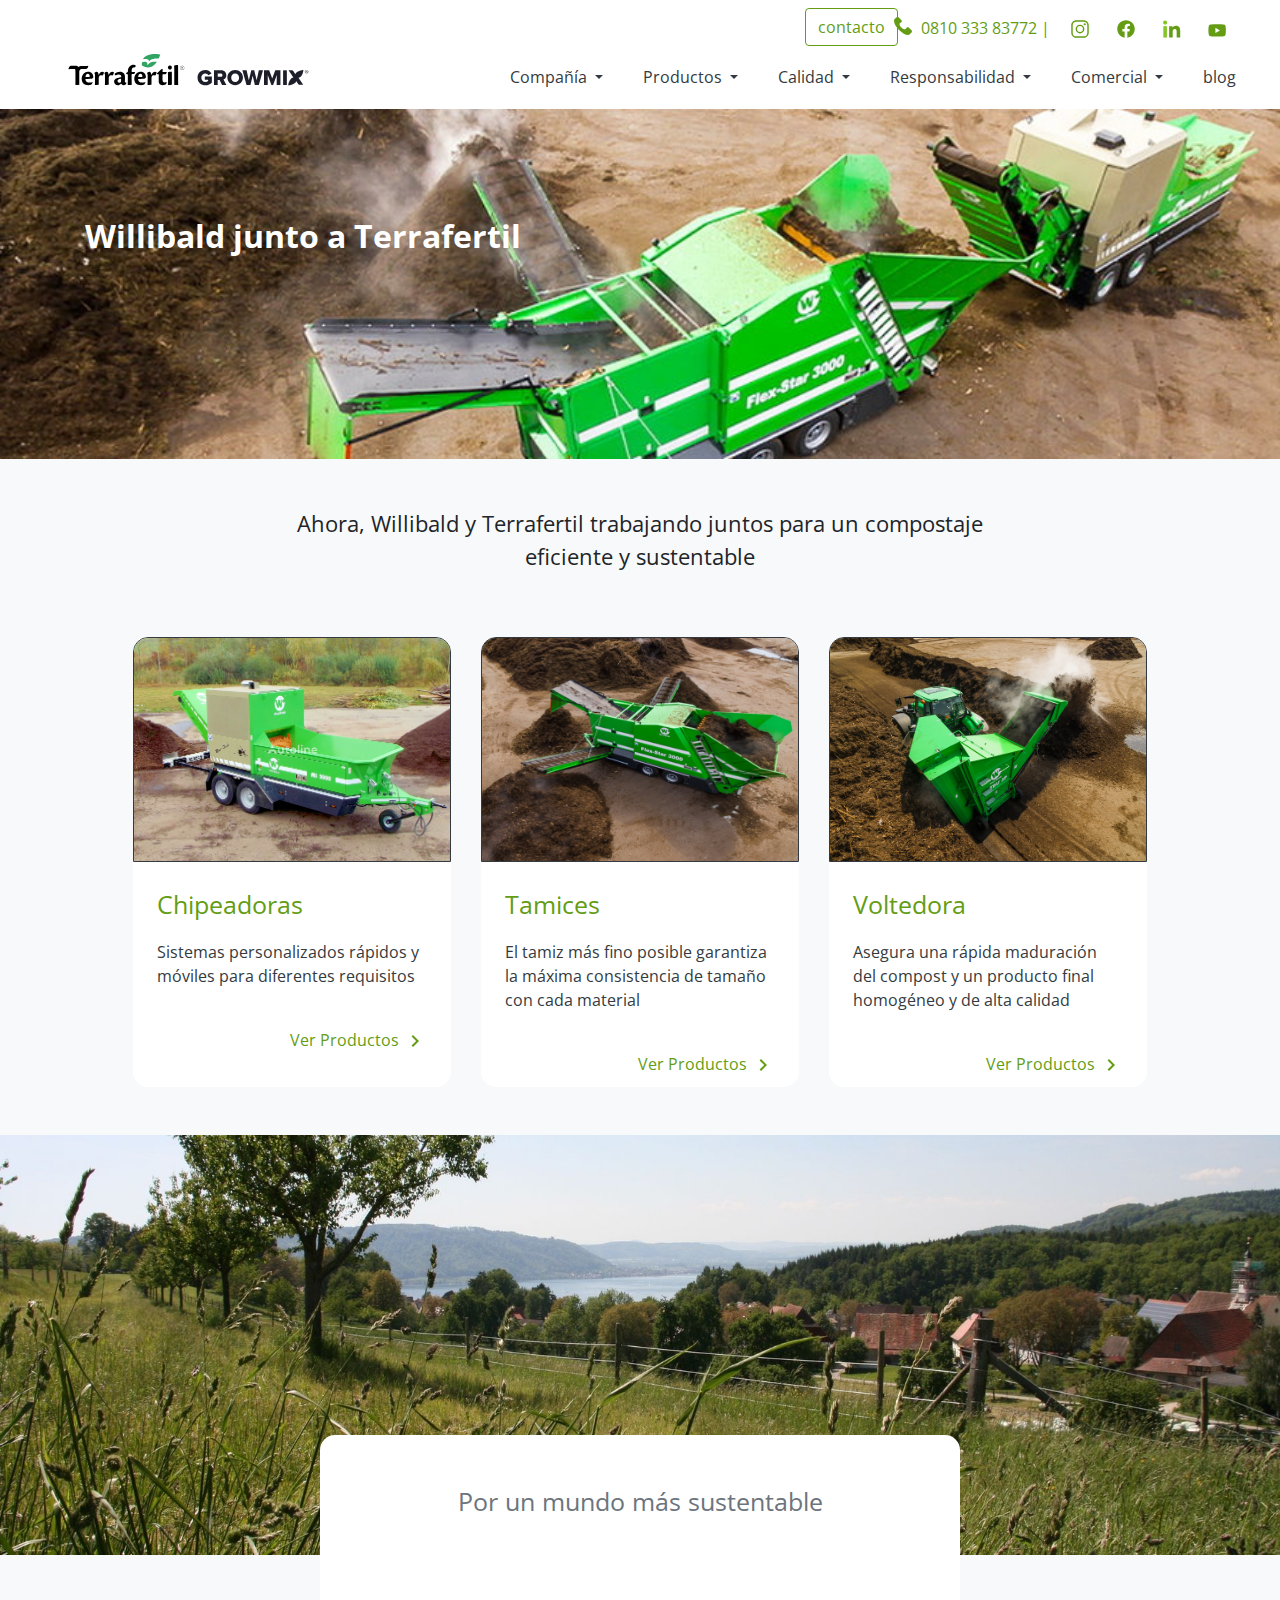
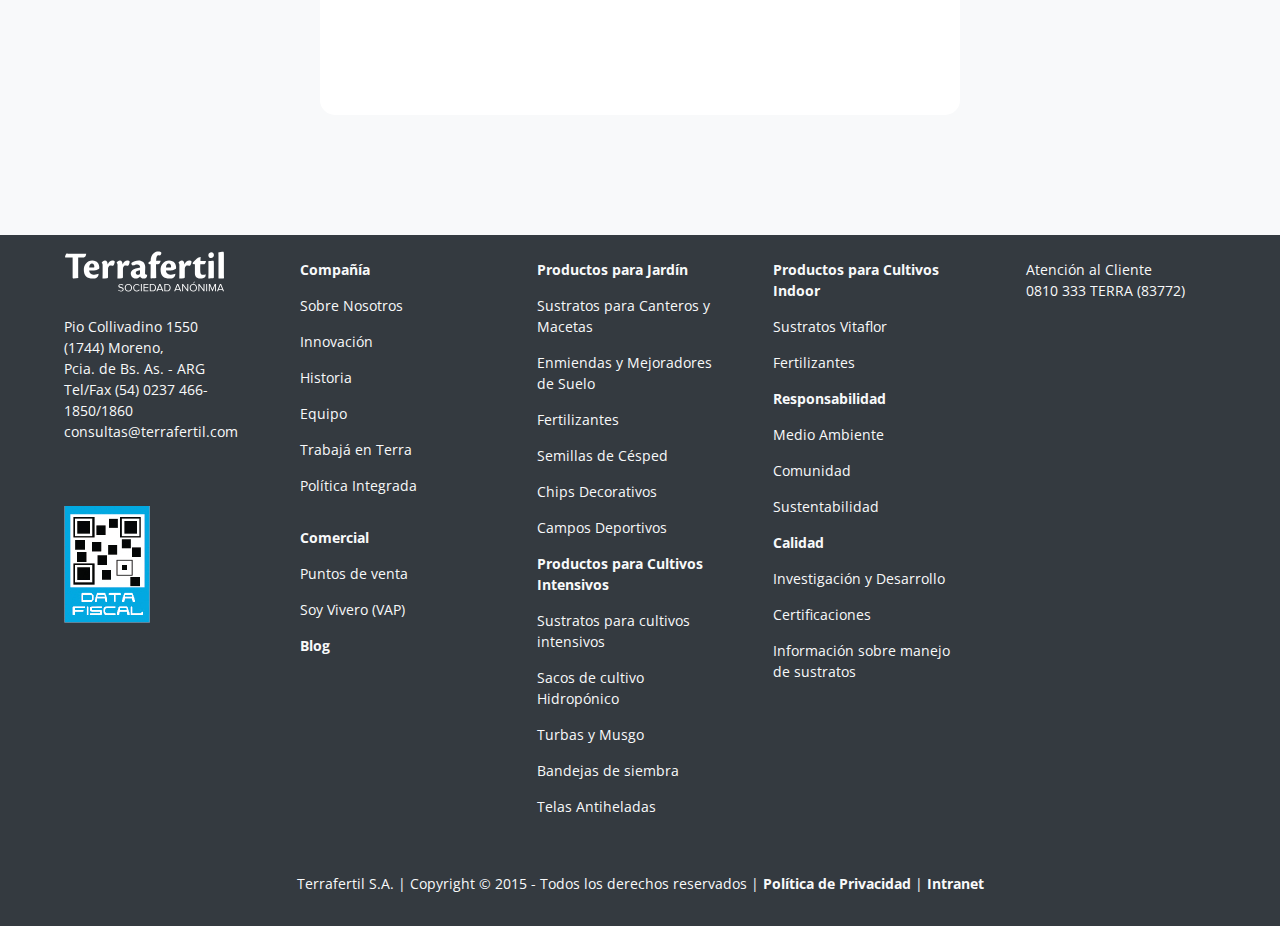
==== index.html @ cb07ec42 "main design" ====
<!DOCTYPE html>
<html lang="en">
<head>
    <meta charset="UTF-8">
    <meta http-equiv="X-UA-Compatible" content="IE=edge">
    <meta name="viewport" content="width=device-width, initial-scale=1.0">
    <title>Terrafertil</title>

    <link rel="stylesheet" href="./stylesheets/styles.css">
    <link rel="stylesheet" href="./stylesheets/bootstrap.min.css">
</head>

<header class="sticky-top bg-white">
    <div class="topBar mr-5">
            <div class="d-flex flex-row-reverse " style="height:25px">
                <article>
                    <a href="#" class=" col-1 badge" > 
                        <img src="./img/icono-yt.svg" class="mt-3 ml-3"> 
                    </a>
                </article>
                <article>
                    <a href="#" class=" col-1 badge" > 
                        <img src="./img/icono-in.svg" class="mt-3 ml-3"> 
                    </a>
                </article>
                <article>
                    <a href="#" class=" col-1 badge" > 
                        <img src="./img/logo_facebook.svg" class="mt-3 ml-3"> 
                    </a>
                </article>
                <article>
                    <a href="instagram.com" class="badge">
                        <img src="./img/logo_instagram.svg" class="mt-3 ml-3">
                    </a>    
                </article>
                <article>
                    <p class="text-green ml-2 mt-3">0810 333 83772 |</p>
                </article>
                <article class=>
                    <img src="./img/icono-ph.svg" class="mt-3">   
                </article>
            
                <article class="col-1 mt-2">
                    <a type="button" class="btn text-green btn-outline-success">contacto</a>
                </article>  
            </div> 
    </div>   
      
    <nav class="navbar navbar-expand-lg mt-1 pb-0 navbar-light" >
        <a class="navbar-brand pt-0 mr-2 ml-5 " href="#">
            <img alt="" src="./img/logo_terrafertil.svg">
        </a> 
            
            <button class="navbar-toggler" type="button" data-toggle="collapse" data-target="#navbarNavAltMarkup" aria-controls="navbarNavAltMarkup" aria-expanded="false" aria-label="Toggle navigation">
                <span class="navbar-toggler-icon"></span>
              </button>
            <div class="collapse navbar-collapse flex-row-reverse" id="navbarNavAltMarkup"> 
                <div class="navbar-nav mt-2">            
                    <article class="nav-item p-1 mt-2 mr-3 pb-2 dropdown">
                        <a class="nav-link text-dark dropdown-toggle mb-0" href="#" id="navbarDropdownMenuLink" data-toggle="dropdown"aria-haspopup="true" aria-expanded="false">
                            Compañía
                        </a>
                        <div class="dropdown-menu mt-2  bg-light"  aria-labelledby="navbarDropdownMenuLink">
                          <a class="dropdown-item mr-5  p-2 pl-3" href="#">Sobre nosotros</a>
                          <a class="dropdown-item mr-5 p-2 pl-3" href="#">Innovación</a>
                          <a class="dropdown-item mr-5 p-2 pl-3" href="#">Historia</a>
                          <a class="dropdown-item mr-5 p-2 pl-3" href="#">Equipo</a>
                          <a class="dropdown-item mr-5 p-2 pl-3" href="#">Trabaja en terra</a>
                          <a class="dropdown-item mr-5 p-2 pl-3 " href="#">Política integrada</a>
                        </div>
                    </article>
                    <article class="nav-item p-1  mr-3 dropdown ">
                        <a class="nav-link dropdown-toggle mt-2 text-dark" href="#" id="navbarDropdownMenuLink" data-toggle="dropdown" data-hover="dropdown" aria-haspopup="true" aria-expanded="false">
                            Productos
                        </a>
                        <div class="dropdown-menu dropright mt-1 pb-10" >
                            <div class="dropdown-submenu bg-light" id="submenu-1">
                                <a class="dropdown-item  mr-5 p-2 pl-3 dropdown-toggle " href="#"data-toggle="dropdown" aria-haspopup="true" aria-expanded="false">
                                    Productos para jardin
                                </a>
                                <div class="dropdown-menu bg-light" id="menu-1">
                                    <a class="dropdown-item mr-5 p-2 pl-3 only-mobile" href="#">Productos para jardin</a>
                                    <a class="dropdown-item mr-5 p-2 pl-3" href="#">Semillas de Césped</a>
                                    <a class="dropdown-item mr-5 p-2 pl-3" href="#">Sustratos para canteros y macetas</a>
                                    <a class="dropdown-item mr-5 p-2 pl-3" href="#">Fertilizantes</a>
                                    <a class="dropdown-item mr-5 p-2 pl-3" href="#">Chips decorativos</a>
                                    <a class="dropdown-item mr-5 p-2 pl-3" href="#">Enmiendas y Mejoradores de suelo</a>
                                    <a class="dropdown-item mr-5 p-2 pl-3" href="#">Campos Deportivos</a>
                                </div>
                            </div>
                            
                            <div class="dropdown-submenu bg-light" id="submenu-2">
                                <a class="dropdown-item mr-5 p-2 pl-3 dropdown-toggle " href="#"data-toggle="dropdown" aria-haspopup="true" aria-expanded="false">
                                    Productos para Cultivos intensivos
                                </a>
                                <div class="dropdown-menu bg-light" id="menu-2">
                                    <a class="dropdown-item mr-5 p-2 pl-3 only-mobile" href="#">Productos para Cultivos intensivos</a> 
                                    <a class="dropdown-item mr-5 p-2 pl-3" href="#">Sustratos para Cultivos Intensivos</a> 
                                    <a class="dropdown-item mr-5 p-2 pl-3" href="#">Turbas y Musgo</a>
                                    <a class="dropdown-item mr-5 p-2 pl-3" href="#">Sacos de Cultivo Hidropónico</a>
                                    <a class="dropdown-item mr-5 p-2 pl-3" href="#">Bandejas de Siembra</a>
                                    <a class="dropdown-item mr-5 p-2 pl-3" href="#">Telas antihelada</a>
                                </div>
                            </div>
                            
                        </div>
                    </article>
                    <article class="nav-item p-1 mr-3 dropdown ">
                        <a class="nav-link dropdown-toggle mt-2 text-dark" href="#" id="navbarDropdownMenuLink" data-toggle="dropdown" data-hover="dropdown" aria-haspopup="true" aria-expanded="false">
                            Calidad
                        </a>
                        <div class="dropdown-menu mt-1 bg-light"  aria-labelledby="navbarDropdownMenuLink">
                          <a class="dropdown-item mr-5 p-2 pl-3" href="#">Investigación y desarrollo</a>
                          <a class="dropdown-item mr-5 p-2 pl-3" href="#">Certificaciones</a>
                          <a class="dropdown-item mr-5 p-2 pl-3" href="#">Información sobre el manejo de sustratos</a>
                        </div>
                    </article>
                    <article class="nav-item p-1 mr-3 dropdown">
                        <a class="nav-link dropdown-toggle mt-2 text-dark" href="#" id="navbarDropdownMenuLink" data-toggle="dropdown" data-hover="dropdown" aria-haspopup="true" aria-expanded="false">
                            Responsabilidad
                        </a>
                        <div class="dropdown-menu mt-1 bg-light"  aria-labelledby="navbarDropdownMenuLink">
                          <a class="dropdown-item mr-5 p-2 pl-3" href="#">Medio Ambiente</a>
                          <a class="dropdown-item mr-5 p-2 pl-3" href="#">Comunidad</a>
                          <a class="dropdown-item mr-5 p-2 pl-3" href="#">Sustentabilidad</a>
                        </div>
                      </article>
                    <article class="nav-item p-1 mr-3 dropdown">
                        <a class="nav-link dropdown-toggle mt-2 text-dark " href="#" id="navbarDropdownMenuLink" data-toggle="dropdown" data-hover="dropdown" aria-haspopup="true" aria-expanded="false">
                            Comercial
                        </a>
                        <div class="dropdown-menu mt-1 bg-light"  aria-labelledby="navbarDropdownMenuLink">
                          <a class="dropdown-item mr-5 p-2 pl-3" href="#">Puntos de venta</a>
                          <a class="dropdown-item mr-5 p-2 pl-3" href="#">Soy vivero</a>
                        </div>
                      </article>
                    <article class="nav-item p-1 mr-3 ">
                        <a class="nav-link text-dark mt-2 " href="#" data-toggle="dropdown"  aria-haspopup="true" aria-expanded="false">
                            blog
                        </a>
                      </article>
            </div>
            </div> 
    </nav>
    

</header>

<body class="bg-light" >
    <div class="container-fluid" style="height: 350px;background-image: url('./img/willibald-img/main-img.jpg');background-size:cover " >
        <div class="container h-100 d-flex align-items-center pb-5" style="">
            <h2 class="text-white mb-5">
                Willibald junto a Terrafertil
            </h2>
        </div>
    </div>
    <div class="container">
        <div class="row mt-5 mb-5 text-center"> 
            <p class="mx-auto font-medium">
                Ahora, Willibald y Terrafertil trabajando juntos para un compostaje <br>
                eficiente y sustentable
            </p>
        </div>
        <div class="row pl-5 pr-5 mb-5">
            <div class="col-4  h-100">
                <a href="#">
                    <div class="border-rounded item-main bg-white">
                        <img src='./img/willibald-img/item-1.jpg' class="border border-dark h-50 w-100 border-rounded-top" alt="">
                        <div class="d-flex flex-column container p-4">
                            <p class="font-large text-green ">
                                Chipeadoras
                            </p>
                            <p class="text-dark ">   
                                Sistemas personalizados rápidos y móviles  para diferentes requisitos
                            </p>
                            <a href="" class="text-green ml-auto mt-4">
                                Ver Productos
                                <img src="./img/chevron_right_green_24dp.svg" alt="">
                            </a>
                        </div>
                    </div>
                </a>
            </div>
            <div class="col-4  h-100">
                <a href="#">
                    <div class="border-rounded item-main bg-white">
                        <img src='./img/willibald-img/item-2.jpg' class="border h-50 border-dark w-100 border-rounded-top" alt="">
                        <div class="d-flex flex-column container p-4">
                            <p class="font-large text-green ">
                                Tamices
                            </p>
                            <p class="text-dark ">   
                                El tamiz más fino posible garantiza la máxima consistencia de tamaño con cada material
                            </p>
                            <a href="" class="text-green ml-auto mt-4">
                                Ver Productos
                                <img src="./img/chevron_right_green_24dp.svg" alt="">
                            </a>
                        </div>
                    </div>
                </a>
            </div>
            <div class="col-4  h-100">
                <a href="#">
                    <div class="border-rounded item-main bg-white">
                        <img src='./img/willibald-img/item-3.jpg' class="border h-50 border-dark w-100 border-rounded-top" alt="">
                        <div class="d-flex flex-column container p-4">
                            <p class="font-large text-green ">
                                Voltedora
                            </p>
                            <p class="text-dark ">   
                                Asegura una rápida maduración del compost y un producto final homogéneo y de alta calidad
                            </p>
                            <a href="" class="text-green ml-auto mt-4">
                                Ver Productos
                                <img src="./img/chevron_right_green_24dp.svg" alt="">
                            </a>
                        </div>
                    </div>
                </a>
            </div>
        </div>
    </div>
    <div class="d-flex row-fluid align-items-center justify-content-center" style="height: 700px;background-position:top  ;background-image:url('./img/willibald-img/end-img.jpg'); background-size: 100% 60%;background-repeat:no-repeat"> 
        <div class="bg-white p-5 position-relative border-rounded caja">
            <p class="font-large text-secondary text-center">
                Por un mundo más sustentable
            </p>
        </div>
    </div>
</body>
<footer class="container-fluid bg-dark p-3">
        <div class="row">
            <div class="col text-light ml-5">
                <img src="./img/terrafertil_sa.svg">
                <article class="mt-4">
                    <p>Pio Collivadino 1550 <br>
                    (1744) Moreno,<br>
                    Pcia. de Bs. As. - ARG<br>
                    Tel/Fax (54) 0237 466-<br>
                    1850/1860<br>
                    consultas@terrafertil.com<br>
                </article>
                <img  class="img-responsive mt-5" src="./img/data_fiscal.jpg">
            </div>
            <div class="col ">
                <ul class="list-group list-group-flush">
                    <li class="list-group-item bg-dark pt-2 pb-2 mr-0 pl-0 "><a class="text-light" href="#"><strong>Compañía</strong></a></li>
                    <li class="list-group-item bg-dark pt-2 pb-2 mr-0 pl-0"><a class="text-light" href="sobre_nosotros.html">Sobre Nosotros</a></li>
                    <li class="list-group-item bg-dark pt-2 pb-2 mr-0 pl-0"><a class="text-light" href="innovacion.html">Innovación</a></li>
                    <li class="list-group-item bg-dark pt-2 pb-2 mr-0 pl-0"><a class="text-light" href="historia.html">Historia</a></li>
                    <li class="list-group-item bg-dark pt-2 pb-2 mr-0 pl-0"><a class="text-light" href="#">Equipo</a></li>
                    <li class="list-group-item bg-dark pt-2 pb-2 mr-0 pl-0"><a class="text-light" href="trabaja_en_Terra.php">Trabajá en Terra</a></li>
                    <li class="list-group-item bg-dark pt-2 pb-2 mr-0 pl-0"><a class="text-light" href="politica_de_calidad.html">Política Integrada</a></li>

                    <li class="list-group-item bg-dark pt-2 pb-2 mr-0 pl-0 mt-3"><a class="text-light" href="#"><strong>Comercial</strong></a></li>
                    <li class="list-group-item bg-dark pt-2 pb-2 mr-0 pl-0"><a class="text-light" href="#">Puntos de venta</a></li>
                    <li class="list-group-item bg-dark pt-2 pb-2 mr-0 pl-0"><a class="text-light" href="sobre_nosotros.html">Soy Vivero (VAP)</a></li>

                    <li class="list-group-item bg-dark pt-2 pb-2 mr-0 pl-0 "><a class="text-light" href="https://tienda.terrafertil.com/blog.html"><strong>Blog</strong></a></li>
                    
                </ul>
            </div>
            
            <div class="col">
                <ul class="list-group list-group-flush">
                    <li class="list-group-item bg-dark pt-2 pb-2 mr-0 pl-0 " ><a class="text-light" href="productos_para_jardin.html"><strong>Productos para Jardín</strong></a></li>
                    <li class="list-group-item bg-dark pt-2 pb-2 mr-0 pl-0"><a class="text-light" href="sustratos_canteros_macetas.html">Sustratos para Canteros y Macetas</a></li>
                    <li class="list-group-item bg-dark pt-2 pb-2 mr-0 pl-0"><a class="text-light" href="acondicionadores_de_suelo.html">Enmiendas y Mejoradores de Suelo</a></li>
                    <li class="list-group-item bg-dark pt-2 pb-2 mr-0 pl-0"><a class="text-light" href="fertilizantes.html">Fertilizantes</a></li>
                    <li class="list-group-item bg-dark pt-2 pb-2 mr-0 pl-0"><a class="text-light" href="semillas_de_cesped.html">Semillas de Césped</a></li>
                    <li class="list-group-item bg-dark pt-2 pb-2 mr-0 pl-0"><a class="text-light" href="decoracion.html">Chips Decorativos</a></li>
                    <li class="list-group-item bg-dark pt-2 pb-2 mr-0 pl-0"><a class="text-light" href="campos_deportivos.html">Campos Deportivos</a></li>
        
                    <li class="list-group-item bg-dark pt-2 pb-2 mr-0 pl-0 " ><a class="text-light" href="productos_profesionales.html"><strong>Productos para Cultivos Intensivos</strong></a></li>
                    <li class="list-group-item bg-dark pt-2 pb-2 mr-0 pl-0"><a class="text-light" href="sustratos_profesionales.html">Sustratos para cultivos intensivos</a></li>
                    <li class="list-group-item bg-dark pt-2 pb-2 mr-0 pl-0"><a class="text-light" href="hydro_p.html">Sacos de cultivo Hidropónico</a></li>
                    <li class="list-group-item bg-dark pt-2 pb-2 mr-0 pl-0"><a class="text-light" href="mtf_minera.html">Turbas y Musgo</a></li>
                    <li class="list-group-item bg-dark pt-2 pb-2 mr-0 pl-0"><a class="text-light" href="bandeja_siembra.html">Bandejas de siembra</a></li>
                    <li class="list-group-item bg-dark pt-2 pb-2 mr-0 pl-0"><a class="text-light" href="telas_antiheladas.html">Telas Antiheladas</a></li>
                </ul>
            </div>
            <div class="col">
                <ul class="list-group list-group-flush">
                    <li class="list-group-item bg-dark pt-2 pb-2 mr-0 pl-0 "><a class="text-light" href="productos_para_jardin.html"><strong>Productos para Cultivos Indoor</strong></a></li>
                    <li class="list-group-item bg-dark pt-2 pb-2 mr-0 pl-0"><a class="text-light" href="sustratos_canteros_macetas.html">Sustratos Vitaflor</a></li>
                    <li class="list-group-item bg-dark pt-2 pb-2 mr-0 pl-0"><a class="text-light" href="acondicionadores_de_suelo.html">Fertilizantes</a></li>
                   
                    <li class="list-group-item bg-dark pt-2 pb-2 mr-0 pl-0 "><a class="text-light" href="productos_para_jardin.html"><strong>Responsabilidad</strong></a></li>
                    <li class="list-group-item bg-dark pt-2 pb-2 mr-0 pl-0"><a class="text-light" href="semillas_de_cesped.html">Medio Ambiente</a></li>
                    <li class="list-group-item bg-dark pt-2 pb-2 mr-0 pl-0"><a class="text-light" href="decoracion.html">Comunidad</a></li>
                    <li class="list-group-item bg-dark pt-2 pb-2 mr-0 pl-0"><a class="text-light" href="campos_deportivos.html">Sustentabilidad</a></li>
        
                    <li class="list-group-item bg-dark pt-2 pb-2 mr-0 pl-0 "><a class="text-light" href="productos_profesionales.html"><strong>Calidad</strong></a></li>
                    <li class="list-group-item bg-dark pt-2 pb-2 mr-0 pl-0"><a class="text-light" href="sustratos_profesionales.html">Investigación y Desarrollo</a></li>
                    <li class="list-group-item bg-dark pt-2 pb-2 mr-0 pl-0"><a class="text-light" href="hydro_p.html">Certificaciones</a></li>
                    <li class="list-group-item bg-dark pt-2 pb-2 mr-0 pl-0"><a class="text-light" href="mtf_minera.html">Información sobre manejo de sustratos</a></li>
                </ul>
            </div>
            <div class="col mr-5">
                <p class="text-light mt-2 ml-3 mr-3">Atención al Cliente<br>
                    0810 333 TERRA (83772)
                </p>
            </div>
        </div>
        <div class="row"></div>
        <div class="text-center ">
            <p class="text-light mt-5">Terrafertil S.A. | Copyright © 2015 - Todos los derechos reservados |
                <a class="text-light font-weight-bold" href="politica_de_privacidad.html">Política de Privacidad</a> |
                <a class="text-light font-weight-bold" href="https://sites.google.com/terrafertil.com/intranet-recursos/home" title="Intranet Terrafertil" target="_blank" rel="noreferrer">Intranet</a>
            </p>
        </div>
</footer>
<script src="https://code.jquery.com/jquery-3.2.1.slim.min.js" integrity="sha384-KJ3o2DKtIkvYIK3UENzmM7KCkRr/rE9/Qpg6aAZGJwFDMVNA/GpGFF93hXpG5KkN" crossorigin="anonymous"></script>
<script src="https://cdnjs.cloudflare.com/ajax/libs/popper.js/1.12.9/umd/popper.min.js" integrity="sha384-ApNbgh9B+Y1QKtv3Rn7W3mgPxhU9K/ScQsAP7hUibX39j7fakFPskvXusvfa0b4Q" crossorigin="anonymous"></script>
<script src="https://maxcdn.bootstrapcdn.com/bootstrap/4.0.0/js/bootstrap.min.js" integrity="sha384-JZR6Spejh4U02d8jOt6vLEHfe/JQGiRRSQQxSfFWpi1MquVdAyjUar5+76PVCmYl" crossorigin="anonymous"></script>
<script src="../scripts/script.js"></script>
</html>
---- stylesheets/styles.css ----
@import url('https://fonts.googleapis.com/css2?family=Open+Sans:wght@300;700&display=swap');

*{
    font-family: 'Open Sans', sans-serif;
}
.border-rounded{
    border-radius: 15px !important;
}
.border-rounded-top{
    border-radius: 15px 15px 0px 0px !important;
}
h2{
    font-family: 'Open Sans', sans-serif !important; 
    font-weight: 700 !important;
}
.font-medium{
    font-size:22px
}
.font-large{
    font-size:25px
}
.dropdown:hover>.dropdown-menu {
    display: block;
   }
.dropdown-submenu:hover>.dropdown-menu {
    display: block;
   }
.only-mobile{
    display: none!important;
}
@media(max-width:991px) {
    .only-mobile{
        display: block!important;
    }
    .dropdown-menu{
        display:none!important;
    }
    .show{
        display: block!important;
    }
    .topBar{
        display:none !important;
       }
    .dropdown-submenu a{
        position: relative;
    }
}
@media(min-width:991px){
    .nav-item{
        border-bottom: 4px solid #86c62600;
        transition: 0.2s;
    
    }
    .nav-item:hover{
        border-bottom: 4px solid #649d14 ;
        transition: 0.2s;
    }
}
.dropdown-menu{
    border: none !important;

}
.pb-0{
    padding-bottom: 0px !important;
}
.list-group-flush .list-group-item {
    border: none !important;
}
.navbar-toggler{
    right:100% !important;
}
.navbar-brand{
    width:20%;

}
@media(max-width:767px){
.navbar-brand{
    width:60%;
   
}
footer .row{
    height:10%
}
footer image{
    float:right;
}
footer .ml-5{
    margin-left: 0 !important;
}
}

.btn-outline-success, .btn-outline-success:active, .btn-primary:visited {
    border-color: #649d14 !important;
}


footer {
    font-size:14px
}

a:link, a:visited, a:active, a:hover{
    text-decoration:none !important;
}

.ml-0{
    margin-left:0% !important;
}
.mr-0{
    margin-right:0% !important;
}
  .dropdown-submenu .dropdown-menu {
    top: 0;
    left: 100%;
    margin-top: -10px !important;
  }

  .dropdown-item:hover{
    background-color: #649d14  !important;
    color: white !important
    

}

.text-green{
    color:#649d14 !important    ;
}
.btn:hover{
    color:#ffffff !important    ;
}

.item-main{
    height: 450px;
}
.caja{
    margin-top:20vh !important;
    width:50%;
    height:40%
}
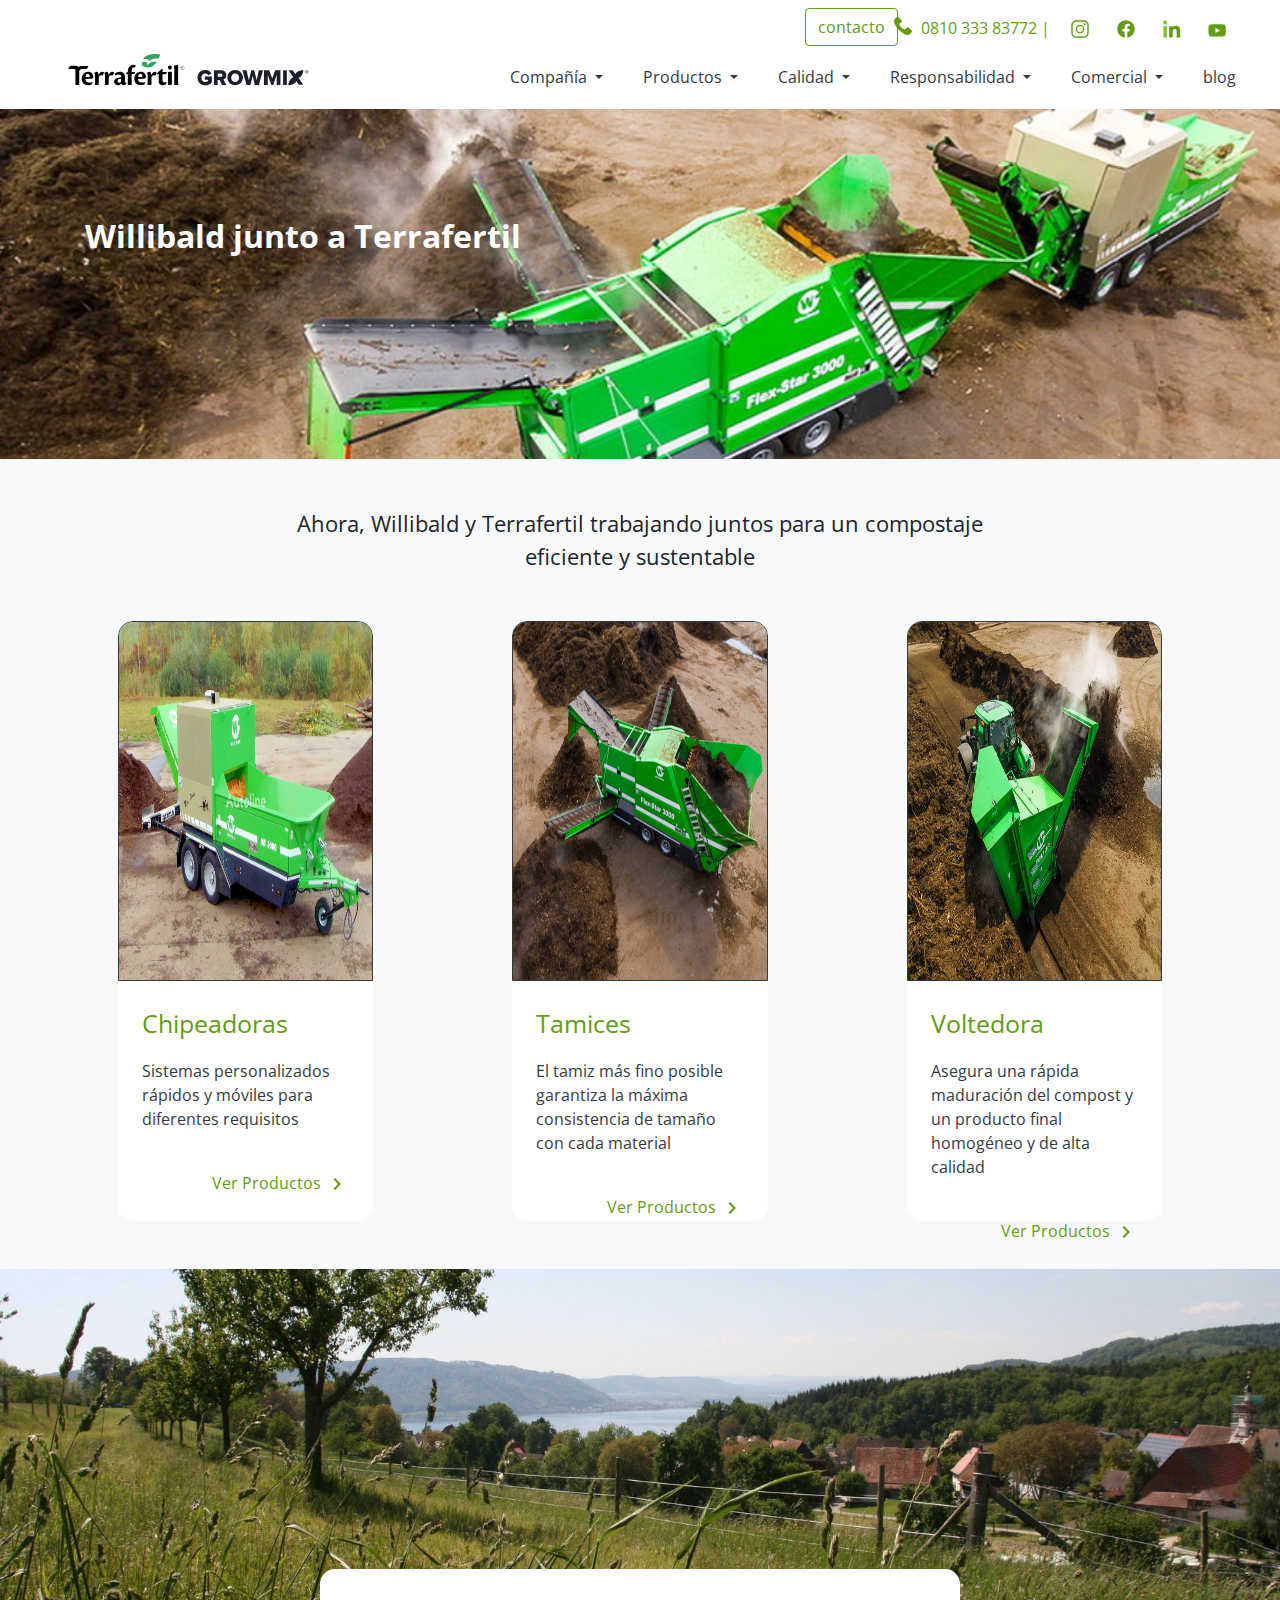
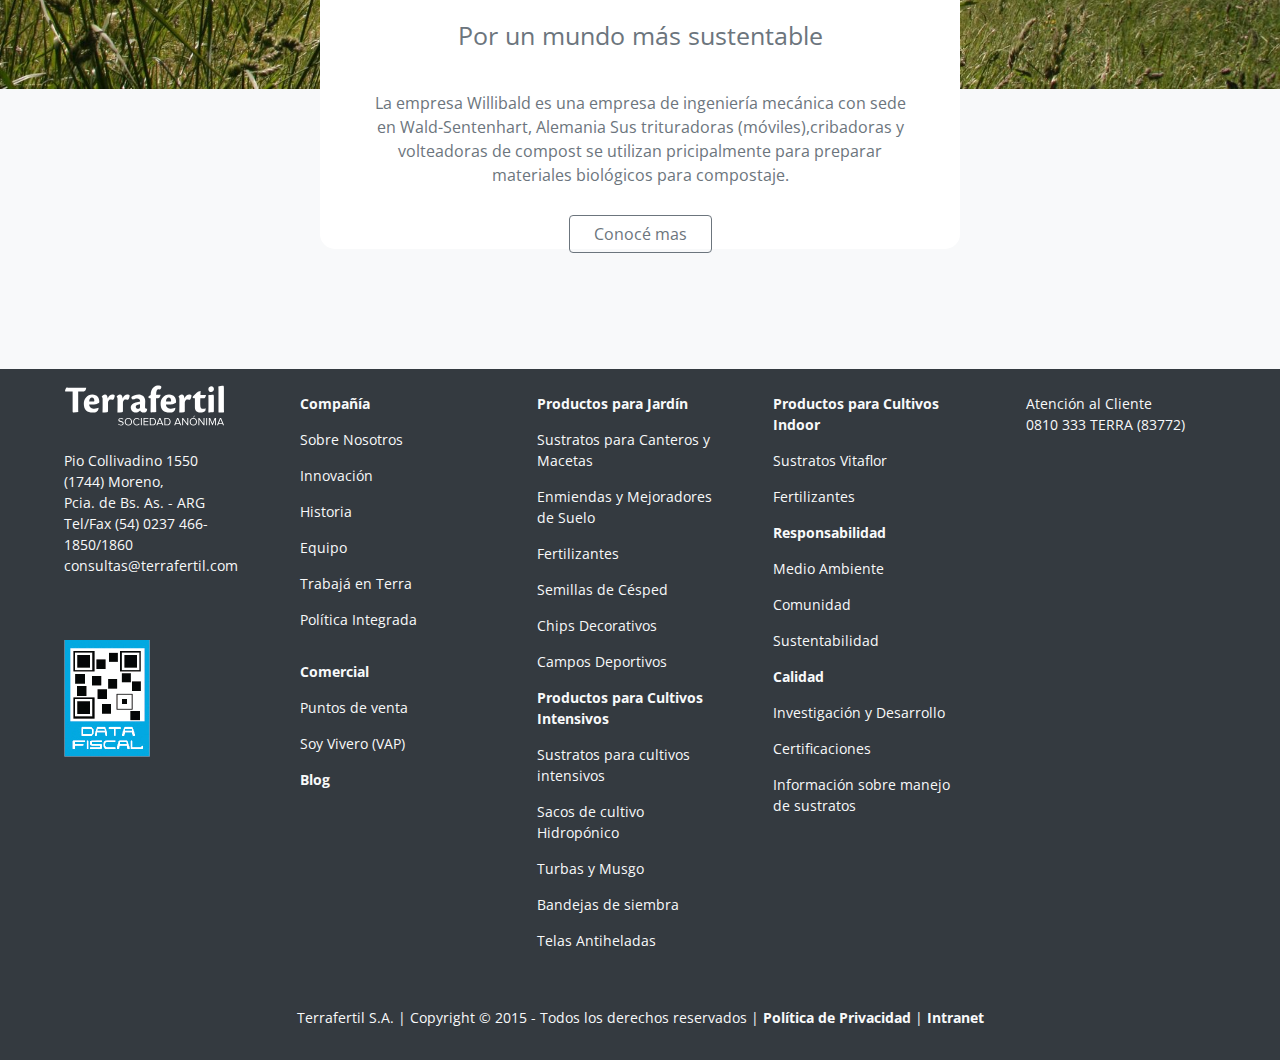
==== commit 657bf7a3: "arreglos items main" ====
--- a/index.html
+++ b/index.html
@@ -154,18 +154,18 @@
             </h2>
         </div>
     </div>
-    <div class="container">
-        <div class="row mt-5 mb-5 text-center"> 
+    <div class="container-fluid">
+        <div class="container mt-5 mb-5 text-center"> 
             <p class="mx-auto font-medium">
                 Ahora, Willibald y Terrafertil trabajando juntos para un compostaje <br>
                 eficiente y sustentable
             </p>
         </div>
-        <div class="row pl-5 pr-5 mb-5">
-            <div class="col-4  h-100">
+        <div class="row main-items align-items-center justify-content-around pl-5 pr-5 mb-5">
+            <div class="col-sm">
                 <a href="#">
-                    <div class="border-rounded item-main bg-white">
-                        <img src='./img/willibald-img/item-1.jpg' class="border border-dark h-50 w-100 border-rounded-top" alt="">
+                    <div class="border-rounded mx-auto item-main bg-white">
+                        <img src='./img/willibald-img/item-1.jpg' class="border border-dark h-60 w-100 border-rounded-top" alt="">
                         <div class="d-flex flex-column container p-4">
                             <p class="font-large text-green ">
                                 Chipeadoras
@@ -181,10 +181,10 @@
                     </div>
                 </a>
             </div>
-            <div class="col-4  h-100">
+            <div class="col-sm">
                 <a href="#">
-                    <div class="border-rounded item-main bg-white">
-                        <img src='./img/willibald-img/item-2.jpg' class="border h-50 border-dark w-100 border-rounded-top" alt="">
+                    <div class="border-rounded mx-auto item-main bg-white">
+                        <img src='./img/willibald-img/item-2.jpg' class="border h-60 border-dark w-100 border-rounded-top" alt="">
                         <div class="d-flex flex-column container p-4">
                             <p class="font-large text-green ">
                                 Tamices
@@ -200,10 +200,10 @@
                     </div>
                 </a>
             </div>
-            <div class="col-4  h-100">
+            <div class="col-sm">
                 <a href="#">
-                    <div class="border-rounded item-main bg-white">
-                        <img src='./img/willibald-img/item-3.jpg' class="border h-50 border-dark w-100 border-rounded-top" alt="">
+                    <div class="border-rounded mx-auto item-main bg-white">
+                        <img src='./img/willibald-img/item-3.jpg' class="border h-60 border-dark w-100 border-rounded-top" alt="">
                         <div class="d-flex flex-column container p-4">
                             <p class="font-large text-green ">
                                 Voltedora
@@ -222,10 +222,16 @@
         </div>
     </div>
     <div class="d-flex row-fluid align-items-center justify-content-center" style="height: 700px;background-position:top  ;background-image:url('./img/willibald-img/end-img.jpg'); background-size: 100% 60%;background-repeat:no-repeat"> 
-        <div class="bg-white p-5 position-relative border-rounded caja">
-            <p class="font-large text-secondary text-center">
+        <div class="d-flex flex-column bg-white p-5 position-relative border-rounded caja">
+            <p class="font-large  text-secondary text-center">
                 Por un mundo más sustentable
             </p>
+            <p class="text-secondary text-center p-1 mt-3">
+                La empresa Willibald es una empresa de ingeniería mecánica con sede en Wald-Sentenhart, Alemania
+                Sus trituradoras (móviles),cribadoras y volteadoras de compost se utilizan pricipalmente para
+                preparar materiales biológicos para compostaje.
+            </p>
+            <button type="button" class="btn btn-outline-secondary mx-auto mt-2 pl-4 pr-4">Conocé mas</button>
         </div>
     </div>
 </body>
--- a/stylesheets/styles.css
+++ b/stylesheets/styles.css
@@ -44,6 +44,13 @@
     .dropdown-submenu a{
         position: relative;
     }
+    .main-items{
+        flex-direction: column;
+    }
+    .item-main{
+        width: 300px;
+        margin-top:20px
+    }
 }
 @media(min-width:991px){
     .nav-item{
@@ -55,6 +62,7 @@
         border-bottom: 4px solid #649d14 ;
         transition: 0.2s;
     }
+
 }
 .dropdown-menu{
     border: none !important;
@@ -87,6 +95,11 @@
 footer .ml-5{
     margin-left: 0 !important;
 }
+.item-main{
+    margin-left: auto;
+    margin-right: auto
+}
+
 }
 
 .btn-outline-success, .btn-outline-success:active, .btn-primary:visited {
@@ -129,7 +142,11 @@
 }
 
 .item-main{
-    height: 450px;
+    height: 600px;
+    width: 70%;
+}
+.h-60{
+    height: 60% !important ;
 }
 .caja{
     margin-top:20vh !important;
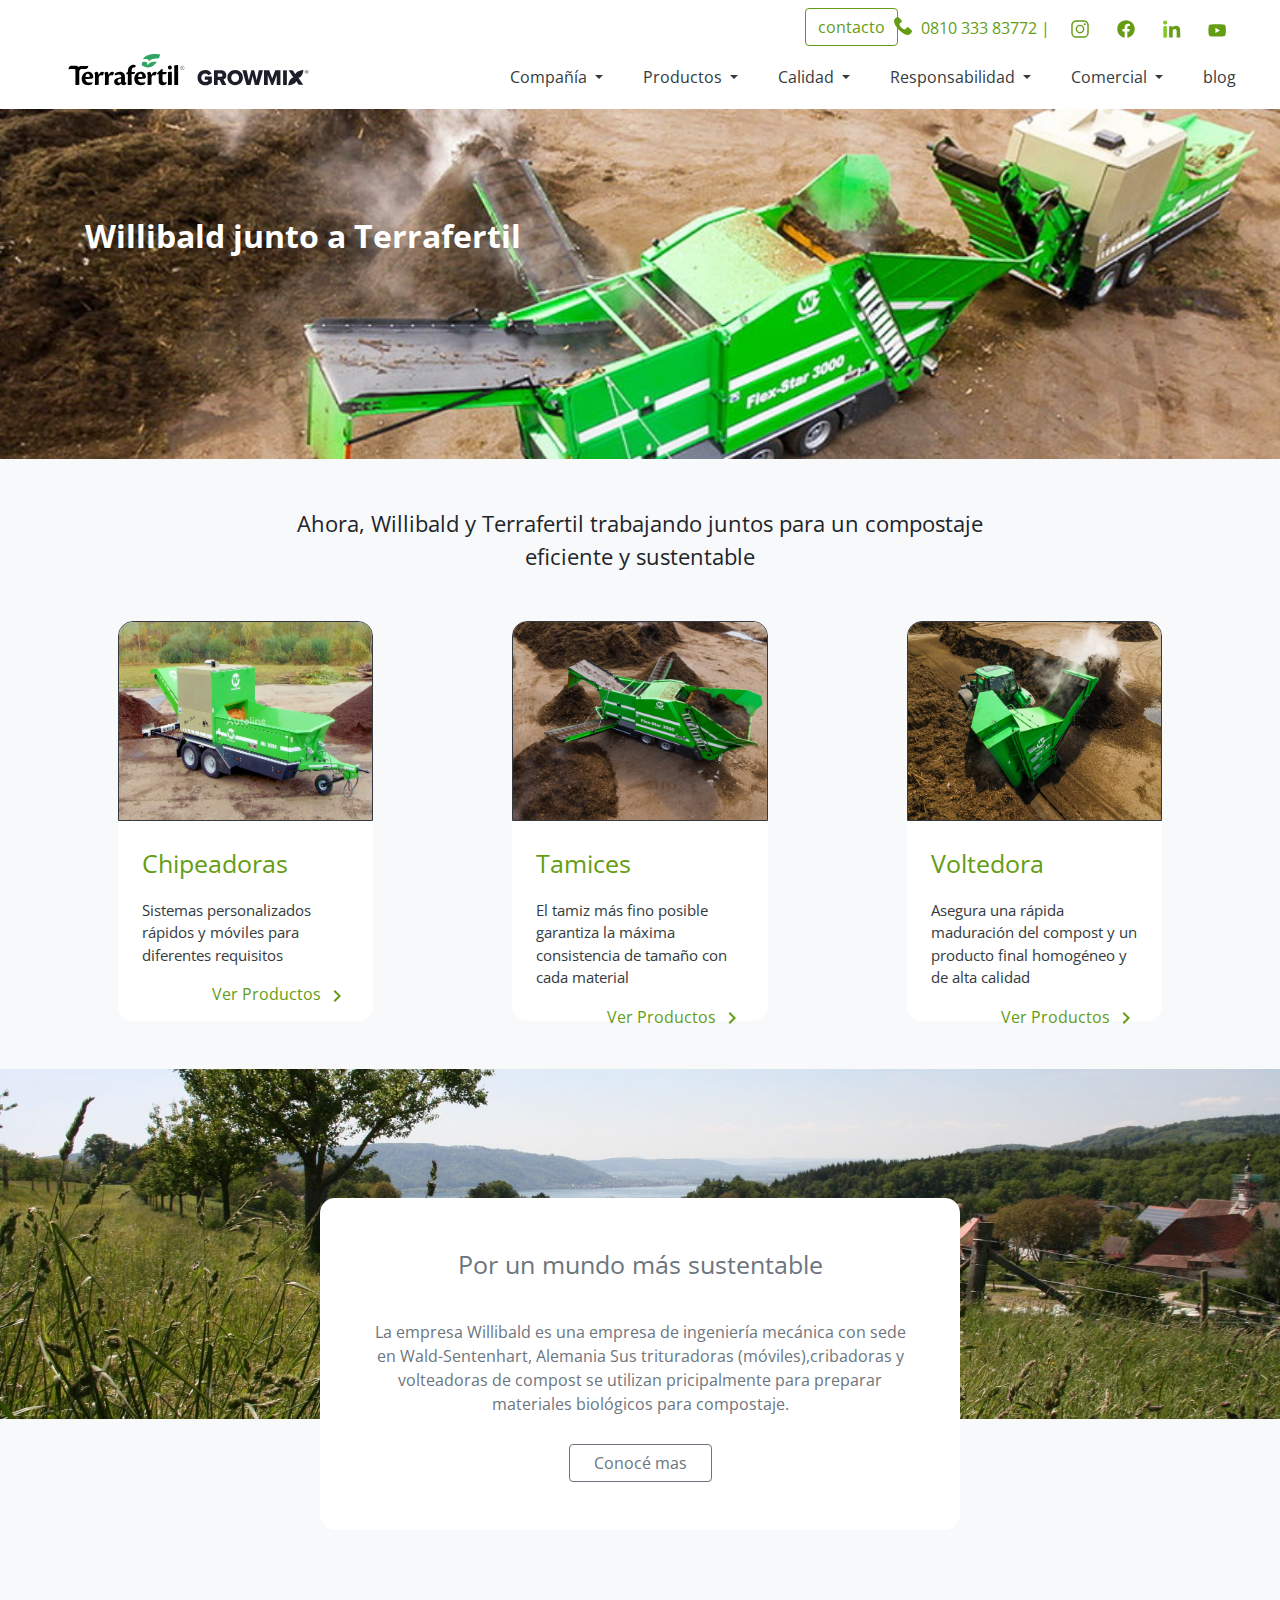
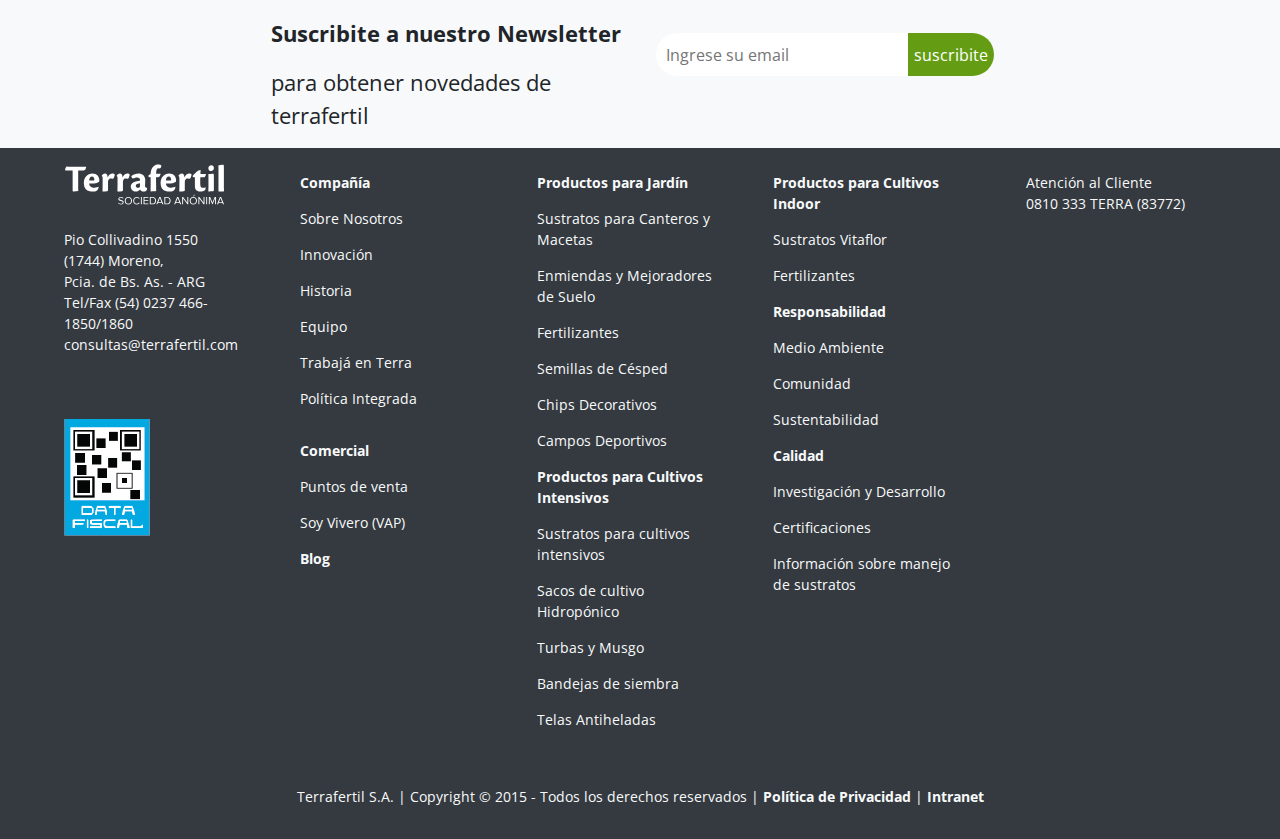
==== commit 94ba6996: "newsletter" ====
--- a/index.html
+++ b/index.html
@@ -148,7 +148,7 @@
 
 <body class="bg-light" >
     <div class="container-fluid" style="height: 350px;background-image: url('./img/willibald-img/main-img.jpg');background-size:cover " >
-        <div class="container h-100 d-flex align-items-center pb-5" style="">
+        <div class="container h-100 d-flex align-items-center pb-5">
             <h2 class="text-white mb-5">
                 Willibald junto a Terrafertil
             </h2>
@@ -161,19 +161,19 @@
                 eficiente y sustentable
             </p>
         </div>
-        <div class="row main-items align-items-center justify-content-around pl-5 pr-5 mb-5">
-            <div class="col-sm">
+        <div class="row flex-wrap main-items align-items-center justify-content-around pl-5 pr-5 mb-5">
+            <div class="col-4 item-main">
                 <a href="#">
                     <div class="border-rounded mx-auto item-main bg-white">
-                        <img src='./img/willibald-img/item-1.jpg' class="border border-dark h-60 w-100 border-rounded-top" alt="">
+                        <img src='./img/willibald-img/item-1.jpg' class="border border-dark h-50 w-100 border-rounded-top" alt="">
                         <div class="d-flex flex-column container p-4">
                             <p class="font-large text-green ">
                                 Chipeadoras
                             </p>
-                            <p class="text-dark ">   
+                            <p class="text-dark description">   
                                 Sistemas personalizados rápidos y móviles  para diferentes requisitos
                             </p>
-                            <a href="" class="text-green ml-auto mt-4">
+                            <a href="" class="text-green align-self-end">
                                 Ver Productos
                                 <img src="./img/chevron_right_green_24dp.svg" alt="">
                             </a>
@@ -181,18 +181,18 @@
                     </div>
                 </a>
             </div>
-            <div class="col-sm">
+            <div class="col-4 item-main"> 
                 <a href="#">
                     <div class="border-rounded mx-auto item-main bg-white">
-                        <img src='./img/willibald-img/item-2.jpg' class="border h-60 border-dark w-100 border-rounded-top" alt="">
+                        <img src='./img/willibald-img/item-2.jpg' class="border h-50 border-dark w-100 border-rounded-top" alt="">
                         <div class="d-flex flex-column container p-4">
                             <p class="font-large text-green ">
                                 Tamices
                             </p>
-                            <p class="text-dark ">   
+                            <p class="text-dark description">   
                                 El tamiz más fino posible garantiza la máxima consistencia de tamaño con cada material
                             </p>
-                            <a href="" class="text-green ml-auto mt-4">
+                            <a href="" class="text-green align-self-end">
                                 Ver Productos
                                 <img src="./img/chevron_right_green_24dp.svg" alt="">
                             </a>
@@ -200,18 +200,18 @@
                     </div>
                 </a>
             </div>
-            <div class="col-sm">
+            <div class="col-4 item-main">
                 <a href="#">
                     <div class="border-rounded mx-auto item-main bg-white">
-                        <img src='./img/willibald-img/item-3.jpg' class="border h-60 border-dark w-100 border-rounded-top" alt="">
+                        <img src='./img/willibald-img/item-3.jpg' class="border h-50 border-dark w-100 border-rounded-top" alt="">
                         <div class="d-flex flex-column container p-4">
                             <p class="font-large text-green ">
                                 Voltedora
                             </p>
-                            <p class="text-dark ">   
+                            <p class="text-dark description">   
                                 Asegura una rápida maduración del compost y un producto final homogéneo y de alta calidad
                             </p>
-                            <a href="" class="text-green ml-auto mt-4">
+                            <a href="" class="text-green align-self-end ">
                                 Ver Productos
                                 <img src="./img/chevron_right_green_24dp.svg" alt="">
                             </a>
@@ -221,8 +221,8 @@
             </div>
         </div>
     </div>
-    <div class="d-flex row-fluid align-items-center justify-content-center" style="height: 700px;background-position:top  ;background-image:url('./img/willibald-img/end-img.jpg'); background-size: 100% 60%;background-repeat:no-repeat"> 
-        <div class="d-flex flex-column bg-white p-5 position-relative border-rounded caja">
+    <div class="d-flex row-fluid align-items-center mb-5 justify-content-center" style="height: 500px;background-position:top  ;background-image:url('./img/willibald-img/end-img.jpg'); background-size: 100% 70%;background-repeat:no-repeat"> 
+        <div class="d-flex flex-column bg-white p-5  border-rounded caja">
             <p class="font-large  text-secondary text-center">
                 Por un mundo más sustentable
             </p>
@@ -234,6 +234,20 @@
             <button type="button" class="btn btn-outline-secondary mx-auto mt-2 pl-4 pr-4">Conocé mas</button>
         </div>
     </div>
+    <form action="">
+        <div class="row justify-content-center d-flex">
+            <div class="d-flex flex-wrap">
+                <div class="font-medium mr-3 w-50">
+                    <p><b>Suscribite a nuestro Newsletter</b></p>
+                    <p>para obtener novedades de terrafertil</p>
+                </div>
+                <div class="newsletter mt-3 d-flex pl-1">
+                    <input class="mt-auto mb-auto ml-1"type="email" placeholder="Ingrese su email" name="email" id="email">
+                    <button class="w-50"type="submit">suscribite</button>
+                </div>
+            </div>
+        </div>
+    </form>
 </body>
 <footer class="container-fluid bg-dark p-3">
         <div class="row">
--- a/stylesheets/styles.css
+++ b/stylesheets/styles.css
@@ -1,4 +1,5 @@
 @import url('https://fonts.googleapis.com/css2?family=Open+Sans:wght@300;700&display=swap');
+@import url('https://fonts.googleapis.com/css2?family=Open+Sans:wght@700&display=swap');
 
 *{
     font-family: 'Open Sans', sans-serif;
@@ -47,10 +48,15 @@
     .main-items{
         flex-direction: column;
     }
-    .item-main{
-        width: 300px;
-        margin-top:20px
+    .item-main  {
+        max-width: 100% !important;
+        width: 600px !important;
+        height: 50% !important;
+        margin-right:auto;
+        margin-left:auto;
+        margin-top:10px
     }
+
 }
 @media(min-width:991px){
     .nav-item{
@@ -79,13 +85,13 @@
 }
 .navbar-brand{
     width:20%;
+}   
 
+@media(max-width:769px){
+.navbar-brand{
+    width:60%
 }
-@media(max-width:767px){
-.navbar-brand{
-    width:60%;
-   
-}
+
 footer .row{
     height:10%
 }
@@ -95,13 +101,13 @@
 footer .ml-5{
     margin-left: 0 !important;
 }
-.item-main{
-    margin-left: auto;
-    margin-right: auto
+.description{
+    font-size:13px !important
 }
-
+.caja{
+    width:80% !important;
 }
-
+}
 .btn-outline-success, .btn-outline-success:active, .btn-primary:visited {
     border-color: #649d14 !important;
 }
@@ -142,14 +148,35 @@
 }
 
 .item-main{
-    height: 600px;
+    height: 400px;
     width: 70%;
 }
-.h-60{
-    height: 60% !important ;
+.caja{
+    margin-top:10vh !important;
+    width:50%;
+    height:auto
 }
-.caja{
-    margin-top:20vh !important;
-    width:50%;
-    height:40%
+.description{
+    font-size:15px
+}
+.newsletter{
+    box-sizing: border-box;
+    height: 43px;
+    border-radius:50px;
+    background-color: white;
+}
+.newsletter input{
+    border:0px;
+    padding-right: 40px !important;
+}
+.newsletter button{
+    border-radius: 0 50px 50px 0;
+    background-color: #649d14;
+    color:white;
+    border:0px
+}
+@media(max-width:1024px){
+    .item-main{
+        width: 100%;
+    }
 }